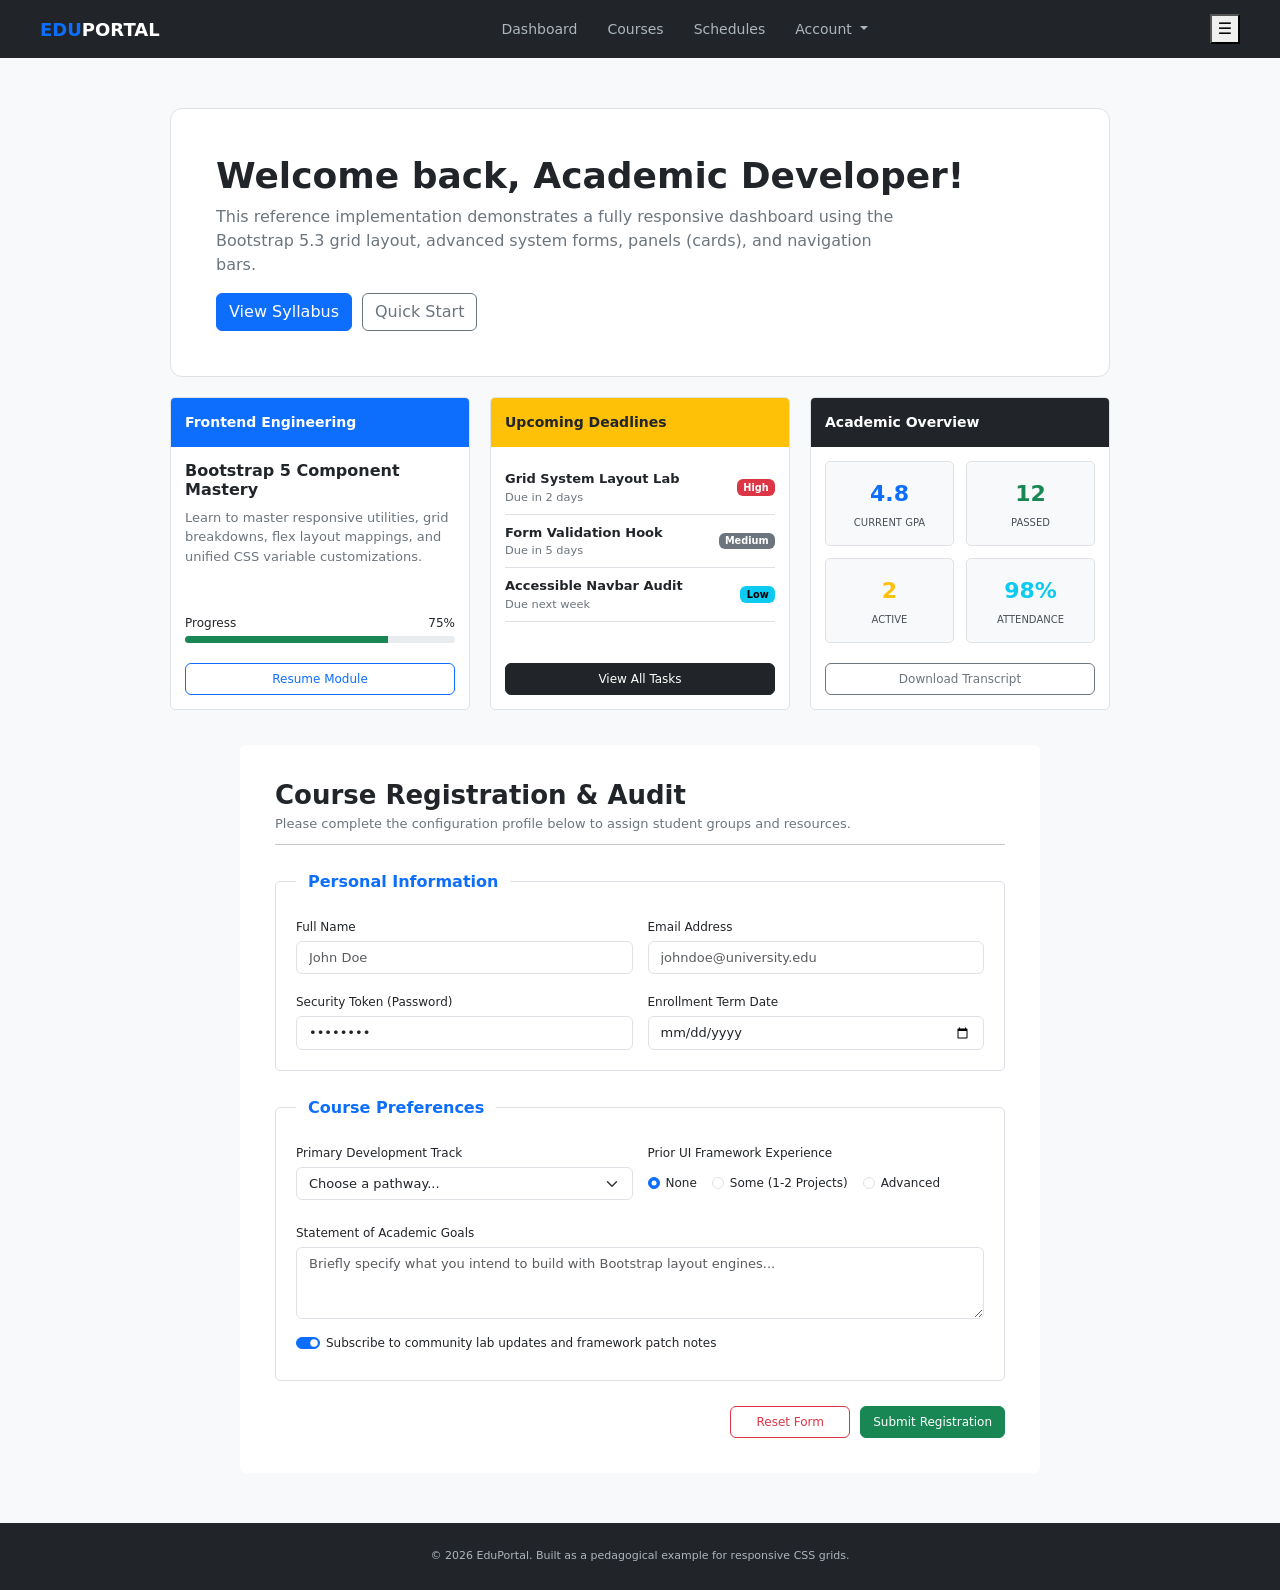
==== bootstrap-hw/index.html @ 279864ae "Organize homework folders" ====
<!DOCTYPE html>
<html lang="en">

<head>
    <meta charset="UTF-8">
    <meta name="viewport" content="width=device-width, initial-scale=1.0">

    <title>EduPortal</title>

    <!-- Bootstrap -->
    <link href="https://cdn.jsdelivr.net/npm/bootstrap@5.3.3/dist/css/bootstrap.min.css" rel="stylesheet">

    <!-- Our CSS -->
    <link rel="stylesheet" href="style.css">
</head>

<body>

    <!-- ================= HEADER ================= -->

    <header class="header">

        <div class="logo">
            <span>EDU</span>PORTAL
        </div>

        <nav class="menu">
            <a href="#">Dashboard</a>
            <a href="#">Courses</a>
            <a href="#">Schedules</a>
            <div class="dropdown">
                <a class="dropdown-toggle" href="#" role="button" data-bs-toggle="dropdown" aria-expanded="false">
                    Account
                </a>
            
                <ul class="dropdown-menu">
                    <li><a class="dropdown-item" href="#">Profile</a></li>
                    <li><a class="dropdown-item" href="#">Settings</a></li>
                    <li><a class="dropdown-item" href="#">Log out</a></li>
                </ul>
            </div>
        </nav>
     <button class="menu-toggle">☰</button>
    </header>


    <!-- ================= MAIN ================= -->

    <main class="main-container">


        <!-- WELCOME -->

        <section class="welcome">

            <h1>Welcome back, Academic Developer!</h1>

            <p>
                This reference implementation demonstrates a fully responsive
                dashboard using the Bootstrap 5.3 grid layout, advanced system
                forms, panels (cards), and navigation bars.
            </p>

            <div class="welcome-buttons">

                <button class="btn btn-primary">
                    View Syllabus
                </button>

                <button class="btn btn-outline-secondary">
                    Quick Start
                </button>

            </div>

        </section>


        <!-- ================= DASHBOARD ================= -->

        <section class="dashboard">


            <!-- CARD 1 -->

            <article class="dashboard-card">

                <div class="card-title card-title-blue">
                    Frontend Engineering
                </div>

                <div class="card-content">

                    <h2>
                        Bootstrap 5 Component Mastery
                    </h2>

                    <p>
                        Learn to master responsive utilities, grid breakdowns,
                        flex layout mappings, and unified CSS variable
                        customizations.
                    </p>


                    <div class="progress-info">

                        <span>Progress</span>

                        <span>75%</span>

                    </div>


                    <div class="progress">

                        <div class="progress-bar bg-success" style="width: 75%">
                        </div>

                    </div>


                    <button class="btn btn-outline-primary card-button">
                        Resume Module
                    </button>

                </div>

            </article>


            <!-- CARD 2 -->

            <article class="dashboard-card">

                <div class="card-title card-title-yellow">
                    Upcoming Deadlines
                </div>


                <div class="card-content deadlines">


                    <div class="deadline-item">

                        <div>

                            <strong>
                                Grid System Layout Lab
                            </strong>

                            <small>
                                Due in 2 days
                            </small>

                        </div>

                        <span class="badge text-bg-danger">
                            High
                        </span>

                    </div>


                    <div class="deadline-item">

                        <div>

                            <strong>
                                Form Validation Hook
                            </strong>

                            <small>
                                Due in 5 days
                            </small>

                        </div>

                        <span class="badge text-bg-secondary">
                            Medium
                        </span>

                    </div>


                    <div class="deadline-item">

                        <div>

                            <strong>
                                Accessible Navbar Audit
                            </strong>

                            <small>
                                Due next week
                            </small>

                        </div>

                        <span class="badge text-bg-info">
                            Low
                        </span>

                    </div>


                    <button class="btn btn-dark card-button">
                        View All Tasks
                    </button>

                </div>

            </article>


            <!-- CARD 3 -->

            <article class="dashboard-card">

                <div class="card-title card-title-dark">
                    Academic Overview
                </div>


                <div class="card-content">


                    <div class="overview-grid">


                        <div class="overview-item">

                            <strong class="text-primary">
                                4.8
                            </strong>

                            <span>
                                CURRENT GPA
                            </span>

                        </div>


                        <div class="overview-item">

                            <strong class="text-success">
                                12
                            </strong>

                            <span>
                                PASSED
                            </span>

                        </div>


                        <div class="overview-item">

                            <strong class="text-warning">
                                2
                            </strong>

                            <span>
                                ACTIVE
                            </span>

                        </div>


                        <div class="overview-item">

                            <strong class="text-info">
                                98%
                            </strong>

                            <span>
                                ATTENDANCE
                            </span>

                        </div>


                    </div>


                    <button class="btn btn-outline-secondary card-button">
                        Download Transcript
                    </button>


                </div>

            </article>


        </section>


        <!-- ================= REGISTRATION ================= -->

        <section class="registration">


            <h2>
                Course Registration &amp; Audit
            </h2>


            <p class="registration-description">
                Please complete the configuration profile below to assign
                student groups and resources.
            </p>


            <hr>


            <form>


                <!-- PERSONAL INFORMATION -->


                <fieldset>


                    <legend>
                        Personal Information
                    </legend>


                    <div class="form-grid">


                        <div>

                            <label for="full-name" class="form-label">
                                Full Name
                            </label>


                            <input type="text" id="full-name" class="form-control" placeholder="John Doe">

                        </div>


                        <div>

                            <label for="email" class="form-label">
                                Email Address
                            </label>


                            <input type="email" id="email" class="form-control" placeholder="johndoe@university.edu">

                        </div>


                        <div>

                            <label for="password" class="form-label">
                                Security Token (Password)
                            </label>


                            <input type="password" id="password" class="form-control" value="12345678">

                        </div>


                        <div>

                            <label for="date" class="form-label">
                                Enrollment Term Date
                            </label>


                            <input type="date" id="date" class="form-control">

                        </div>


                    </div>


                </fieldset>


                <!-- COURSE PREFERENCES -->


                <fieldset>


                    <legend>
                        Course Preferences
                    </legend>


                    <div class="preferences-grid">


                        <div>


                            <label for="track" class="form-label">
                                Primary Development Track
                            </label>


                            <select id="track" class="form-select">

                                <option selected>
                                    Choose a pathway...
                                </option>

                                <option>
                                    Frontend Development
                                </option>

                                <option>
                                    Backend Development
                                </option>

                                <option>
                                    Full Stack Development
                                </option>

                            </select>


                        </div>


                        <div>


                            <label class="form-label">
                                Prior UI Framework Experience
                            </label>


                            <div class="radio-group">


                                <div class="form-check">

                                    <input class="form-check-input" type="radio" name="experience" id="none" checked>

                                    <label class="form-check-label" for="none">
                                        None
                                    </label>

                                </div>


                                <div class="form-check">

                                    <input class="form-check-input" type="radio" name="experience" id="some">

                                    <label class="form-check-label" for="some">
                                        Some (1-2 Projects)
                                    </label>

                                </div>


                                <div class="form-check">

                                    <input class="form-check-input" type="radio" name="experience" id="advanced">

                                    <label class="form-check-label" for="advanced">
                                        Advanced
                                    </label>

                                </div>


                            </div>


                        </div>


                    </div>


                    <!-- GOALS -->


                    <div class="goals">


                        <label for="goals" class="form-label">
                            Statement of Academic Goals
                        </label>


                        <textarea id="goals" class="form-control" rows="3"
                            placeholder="Briefly specify what you intend to build with Bootstrap layout engines..."></textarea>


                    </div>


                    <!-- SUBSCRIBE -->


                    <div class="form-check form-switch subscribe">


                        <input class="form-check-input" type="checkbox" role="switch" id="subscribe" checked>


                        <label class="form-check-label" for="subscribe">

                            Subscribe to community lab updates and framework
                            patch notes

                        </label>


                    </div>


                </fieldset>


                <!-- BUTTONS -->


                <div class="form-buttons">


                    <button type="reset" class="btn btn-outline-danger">

                        Reset Form

                    </button>


                    <button type="submit" class="btn btn-success">

                        Submit Registration

                    </button>


                </div>


            </form>


        </section>


    </main>


    <!-- ================= FOOTER ================= -->


    <footer>

        © 2026 EduPortal. Built as a pedagogical example for responsive CSS grids.

    </footer>


    <!-- Bootstrap JS -->

    <script src="https://cdn.jsdelivr.net/npm/bootstrap@5.3.3/dist/js/bootstrap.bundle.min.js">
    </script>


</body>

</html>
---- bootstrap-hw/style.css ----
/* =========================
   GENERAL
========================= */

* {
    box-sizing: border-box;
}

body {
    margin: 0;
    background-color: #f8f9fa;
    color: #212529;
}


/* =========================
   HEADER
========================= */

.header {
    background-color: #212529;

    display: flex;
    justify-content: space-between;
    align-items: center;

    padding: 14px 40px;
}

.logo {
    color: white;
    font-weight: 700;
    font-size: 18px;
}

.logo span {
    color: #0d6efd;
}

.menu {
    display: flex;
    align-items: center;
    gap: 30px;
}

.menu a {
    color: #adb5bd;
    text-decoration: none;
    font-size: 14px;
}

.menu a:hover {
    color: white;
}


/* =========================
   MAIN CONTAINER
========================= */

.main-container {
    width: 100%;
    max-width: 970px;

    margin: 50px auto;

    padding: 0 15px;
}


/* =========================
   WELCOME
========================= */

.welcome {
    background-color: white;

    border: 1px solid #dee2e6;
    border-radius: 12px;

    padding: 45px;

    margin-bottom: 20px;
}

.welcome h1 {
    font-size: 36px;
    font-weight: 700;

    margin-bottom: 8px;
}

.welcome p {
    color: #6c757d;

    max-width: 700px;

    margin-bottom: 16px;
}

.welcome-buttons {
    display: flex;
    gap: 10px;
}


/* =========================
   DASHBOARD
========================= */

.dashboard {
    display: flex;
    gap: 20px;

    margin-bottom: 35px;
}


/* =========================
   DASHBOARD CARDS
========================= */

.dashboard-card {
    flex: 1;

    background-color: white;

    border: 1px solid #dee2e6;
    border-radius: 5px;

    overflow: hidden;

    display: flex;
    flex-direction: column;
}

.card-title {
    padding: 14px;

    font-size: 14px;
    font-weight: 600;
}

.card-title-blue {
    background-color: #0d6efd;
    color: white;
}

.card-title-yellow {
    background-color: #ffc107;
    color: #212529;
}

.card-title-dark {
    background-color: #212529;
    color: white;
}


/* =========================
   CARD CONTENT
========================= */

.card-content {
    padding: 14px;

    display: flex;
    flex-direction: column;

    flex: 1;
}

.card-content h2 {
    font-size: 16px;
    font-weight: 700;

    margin-bottom: 8px;
}

.card-content p {
    font-size: 13px;
    color: #6c757d;

    margin-bottom: 45px;
}


/* =========================
   PROGRESS
========================= */

.progress-info {
    display: flex;
    justify-content: space-between;

    font-size: 12px;

    margin-top: auto;
    margin-bottom: 4px;
}

.progress {
    height: 7px;

    margin-bottom: 20px;
}

.card-button {
    width: 100%;

    font-size: 12px;
}


/* =========================
   DEADLINES
========================= */

.deadlines {
    display: flex;
    flex-direction: column;
}

.deadline-item {
    display: flex;
    justify-content: space-between;
    align-items: center;

    padding: 8px 0;

    border-bottom: 1px solid #dee2e6;

    font-size: 13px;
}

.deadline-item strong {
    display: block;
}

.deadline-item small {
    display: block;

    color: #6c757d;
}

.deadlines .card-button {
    margin-top: auto;
}


/* =========================
   ACADEMIC OVERVIEW
========================= */

.overview-grid {
    display: grid;

    grid-template-columns: 1fr 1fr;

    gap: 12px;

    margin-bottom: 20px;
}

.overview-item {
    background-color: #f8f9fa;

    border: 1px solid #dee2e6;
    border-radius: 5px;

    padding: 15px 5px;

    text-align: center;
}

.overview-item strong {
    display: block;

    font-size: 22px;
}

.overview-item span {
    display: block;

    font-size: 10px;
    color: #495057;

    margin-top: 5px;
}


/* =========================
   REGISTRATION
========================= */

.registration {
    max-width: 800px;

    margin: 0 auto;

    background-color: white;

    padding: 35px;

    border-radius: 6px;
}

.registration h2 {
    font-size: 26px;
    font-weight: 700;

    margin-bottom: 3px;
}

.registration-description {
    color: #6c757d;

    font-size: 13px;

    margin-bottom: 8px;
}

.registration hr {
    margin-top: 10px;
    margin-bottom: 25px;
}


/* =========================
   FIELDSET
========================= */

fieldset {
    border: 1px solid #dee2e6;

    border-radius: 5px;

    padding: 20px;

    margin-bottom: 25px;
}

legend {
    float: none;

    width: auto;

    padding: 0 12px;

    margin: 0;

    color: #0d6efd;

    font-size: 16px;
    font-weight: 700;
}


/* =========================
   FORM GRID
========================= */

.form-grid {
    display: grid;

    grid-template-columns: 1fr 1fr;

    gap: 15px;
}

.preferences-grid {
    display: grid;

    grid-template-columns: 1fr 1fr;

    gap: 15px;
}

.form-label {
    font-size: 12px;

    margin-bottom: 5px;
}

.form-control,
.form-select {
    font-size: 13px;
}


/* =========================
   RADIO BUTTONS
========================= */

.radio-group {
    display: flex;

    gap: 15px;

    align-items: center;

    min-height: 38px;
}

.radio-group .form-check {
    margin: 0;

    font-size: 12px;
}


/* =========================
   GOALS
========================= */

.goals {
    margin-top: 15px;
}


/* =========================
   SUBSCRIBE SWITCH
========================= */

.subscribe {
    margin-top: 15px;

    font-size: 12px;
}


/* =========================
   FORM BUTTONS
========================= */

.form-buttons {
    display: flex;

    justify-content: flex-end;

    gap: 10px;
}

.form-buttons .btn {
    min-width: 120px;

    font-size: 12px;
}


/* =========================
   FOOTER
========================= */

footer {
    background-color: #212529;

    color: #adb5bd;

    text-align: center;

    padding: 25px;

    font-size: 11px;

    margin-top: 40px;
}


/* =========================================
   MOBILE VERSION
========================================= */

@media (max-width: 768px) {

    /* HEADER */

    .header {
        padding: 12px 20px;
    }

    .menu {
        display: none;
    }


    /* MAIN */

    .main-container {
        margin: 35px auto;

        padding: 0 20px;
    }


    /* WELCOME */

    .welcome {
        padding: 40px;

        margin-bottom: 20px;
    }

    .welcome h1 {
        font-size: 28px;
    }


    /* DASHBOARD */

    .dashboard {
        flex-direction: column;
    }


    /* REGISTRATION */

    .registration {
        padding: 20px;

        margin-top: 30px;
    }

    .registration h2 {
        font-size: 22px;
    }


    /* FORM */

    .form-grid {
        grid-template-columns: 1fr;
    }

    .preferences-grid {
        grid-template-columns: 1fr;
    }


    /* RADIO */

    .radio-group {
        flex-wrap: wrap;
    }


    /* FORM BUTTONS */

    .form-buttons {
        justify-content: center;
    }

}


/* =========================================
   SMALL MOBILE
========================================= */
 .mobile-menu {
    display: none;
}
@media (max-width: 768px) {
    .menu {
            display: none;
        }
    
        .mobile-menu {
            display: block;
            background: transparent;
            color: #adb5bd;
            border: 1px solid #495057;
            border-radius: 5px;
            font-size: 24px;
            padding: 2px 10px;
        }

@media (max-width: 480px) {

    .welcome {
        padding: 30px;
    }

    .welcome h1 {
        font-size: 26px;
    }

    .registration {
        padding: 15px;
    }

    fieldset {
        padding: 15px;
    }

    .form-buttons .btn {
        min-width: 0;
        flex: 1;
    }
    
    .menu-toggle{
        display: block;
    }


}
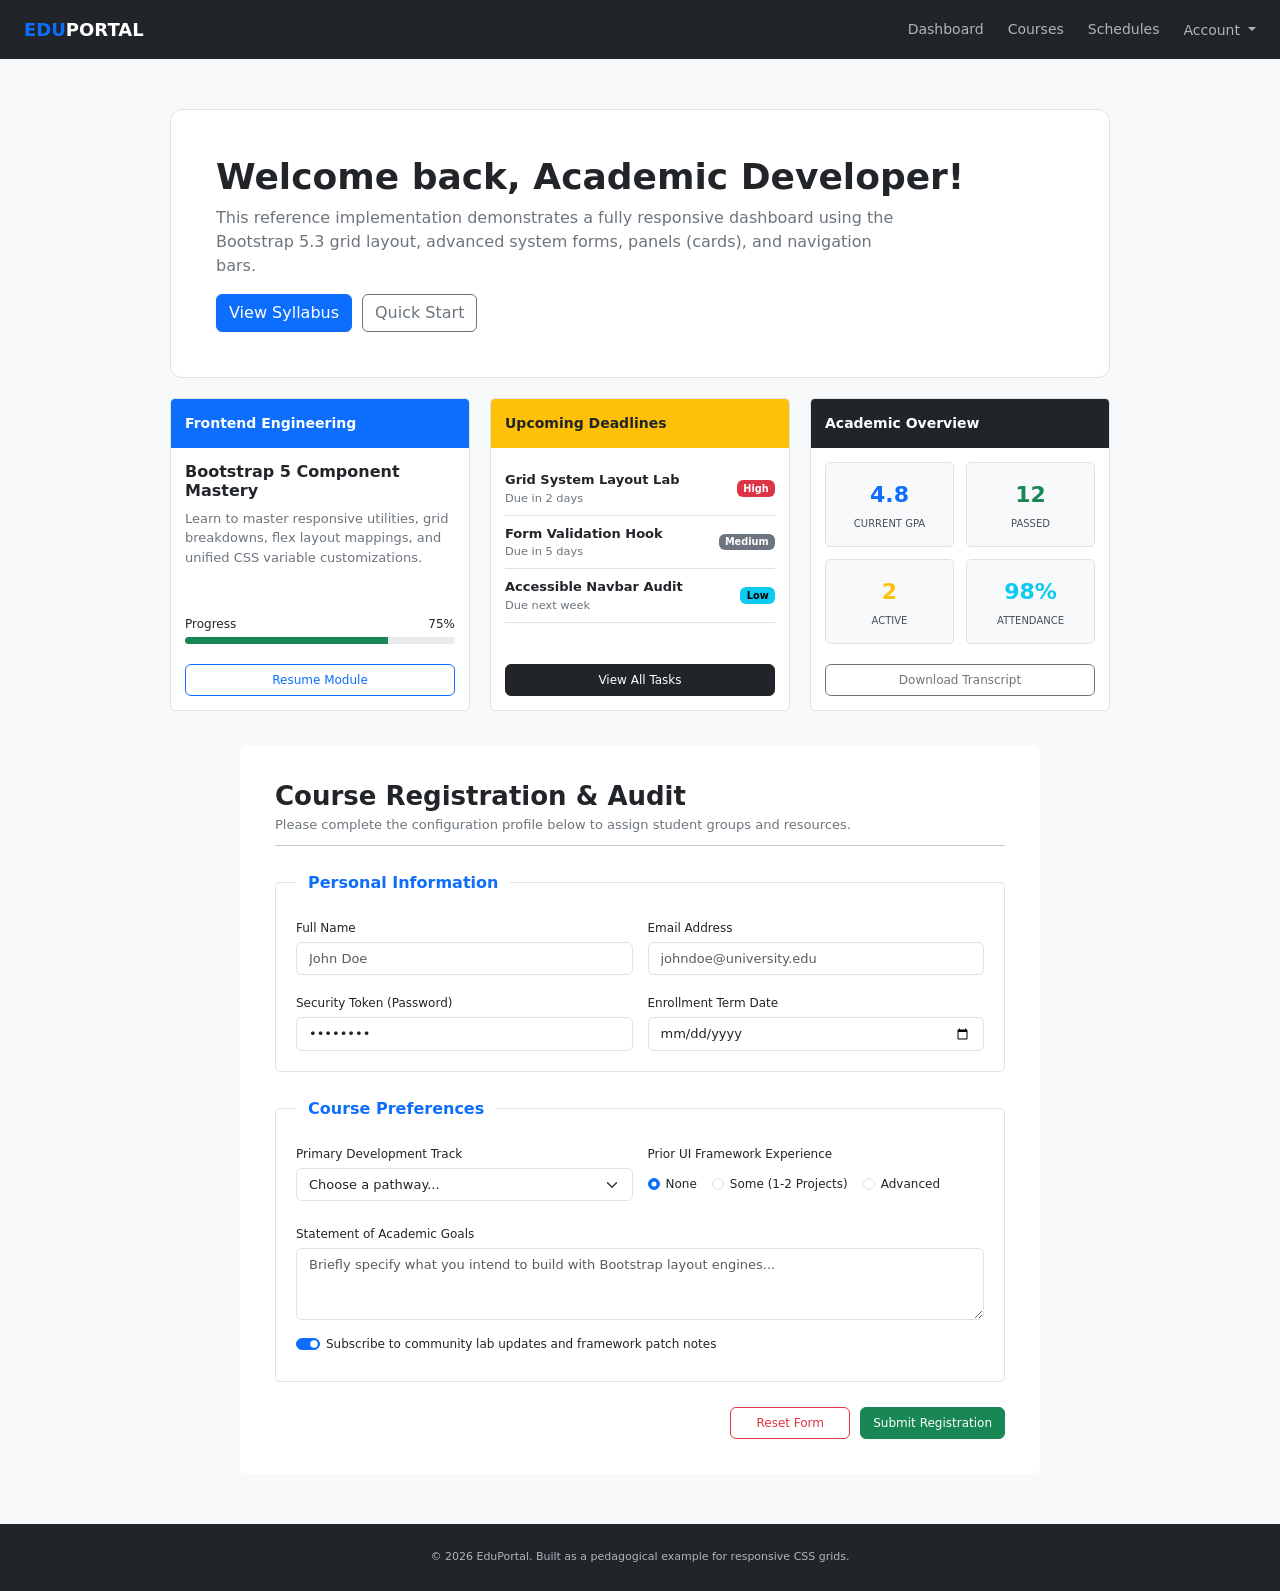
==== commit 9a0c116c: "Fix header layout and mobile menu button styling" ====
--- a/bootstrap-hw/index.html
+++ b/bootstrap-hw/index.html
@@ -13,7 +13,6 @@
     <!-- Our CSS -->
     <link rel="stylesheet" href="style.css">
 </head>
-
 <body>
 
     <!-- ================= HEADER ================= -->
@@ -24,7 +23,7 @@
             <span>EDU</span>PORTAL
         </div>
 
-        <nav class="menu">
+        <nav class="menu" id="main-menu">
             <a href="#">Dashboard</a>
             <a href="#">Courses</a>
             <a href="#">Schedules</a>
@@ -40,7 +39,9 @@
                 </ul>
             </div>
         </nav>
-     <button class="menu-toggle">☰</button>
+    <button class="menu-toggle" type="button" aria-controls="main-menu" aria-expanded="false" aria-label="Відкрити меню">
+        <span class="menu-icon" aria-hidden="true"></span>
+    </button>
     </header>
 
 
@@ -571,7 +572,15 @@
 
     <script src="https://cdn.jsdelivr.net/npm/bootstrap@5.3.3/dist/js/bootstrap.bundle.min.js">
     </script>
-
+    <script>
+       const menuButton = document.querySelector('.menu-toggle');
+       const menu = document.getElementById('main-menu');
+
+       menuButton.addEventListener('click', () => {
+        const isOpen = menu.classList.toggle('is-open');
+        menuButton.setAttribute('aria-expanded', String(isOpen));
+      });
+    </script> 
 
 </body>
 
--- a/bootstrap-hw/style.css
+++ b/bootstrap-hw/style.css
@@ -573,6 +573,7 @@
             font-size: 24px;
             padding: 2px 10px;
         }
+    }
 
 @media (max-width: 480px) {
 
@@ -600,6 +601,124 @@
     .menu-toggle{
         display: block;
     }
-
-
+    /* На комп’ютері приховуємо кнопку мобільного меню */
+ .menu-toggle {
+    display: none;
+ }
+
+/* Показуємо тільки на екранах до 768px включно */
+  @media (max-width: 768px) {
+    .menu-toggle {
+        display: block;
+    }
+ }
+}
+.menu-toggle {
+    display: none;
+}
+
+@media (max-width: 768px) {
+    .menu-toggle {
+        display: block;
+    }
+}
+.menu .dropdown-menu .dropdown-item {
+    color: #000;
+}
+@media (max-width: 768px) {
+    .header {
+        position: relative;
+    }
+
+    .header .menu {
+        display: none;
+    }
+
+    .header .menu.is-open {
+        display: flex;
+        flex-direction: column;
+        align-items: flex-start;
+        gap: 16px;
+        position: absolute;
+        top: 100%;
+        left: 0;
+        right: 0;
+        padding: 20px;
+        background-color: #212529;
+        z-index: 1000;
+    }
+}
+@media (min-width: 769px) {
+    .header {
+        display: flex;
+        align-items: center;
+        justify-content: space-between;
+        padding: 16px max(24px, calc((100% - 1320px) / 2));
+    }
+
+    .header .menu {
+        display: flex;
+        flex: 0 0 auto;
+        width: auto;
+        margin-left: auto;
+        justify-content: flex-end;
+        align-items: center;
+        gap: 24px;
+    }
+
+    .header .menu>a,
+    .header .menu>.dropdown>a {
+        color: #adb5bd;
+        text-decoration: none;
+    }
+}
+@media (max-width: 768px) {
+    .header {
+        position: relative;
+    }
+
+    .header .menu {
+        display: none;
+    }
+
+    .header .menu.is-open {
+        display: flex;
+        flex-direction: column;
+        align-items: flex-start;
+        gap: 16px;
+        position: absolute;
+        top: 100%;
+        left: 0;
+        right: 0;
+        width: 100%;
+        margin: 0;
+        padding: 20px;
+        background: #212529;
+        z-index: 1000;
+    }
+}
+@media (max-width: 768px) {
+    .menu-toggle {
+        display: flex;
+        align-items: center;
+        justify-content: center;
+        width: 56px;
+        height: 40px;
+        padding: 0;
+        background: transparent;
+        border: 1px solid #ffffff26;
+        border-radius: 6px;
+        color: #ffffff8c;
+        cursor: pointer;
+    }
+
+    .menu-icon {
+        display: block;
+        width: 24px;
+        height: 2px;
+        background: currentColor;
+        box-shadow:
+            0 -8px 0 currentColor,
+            0 8px 0 currentColor;
+    }
 }
